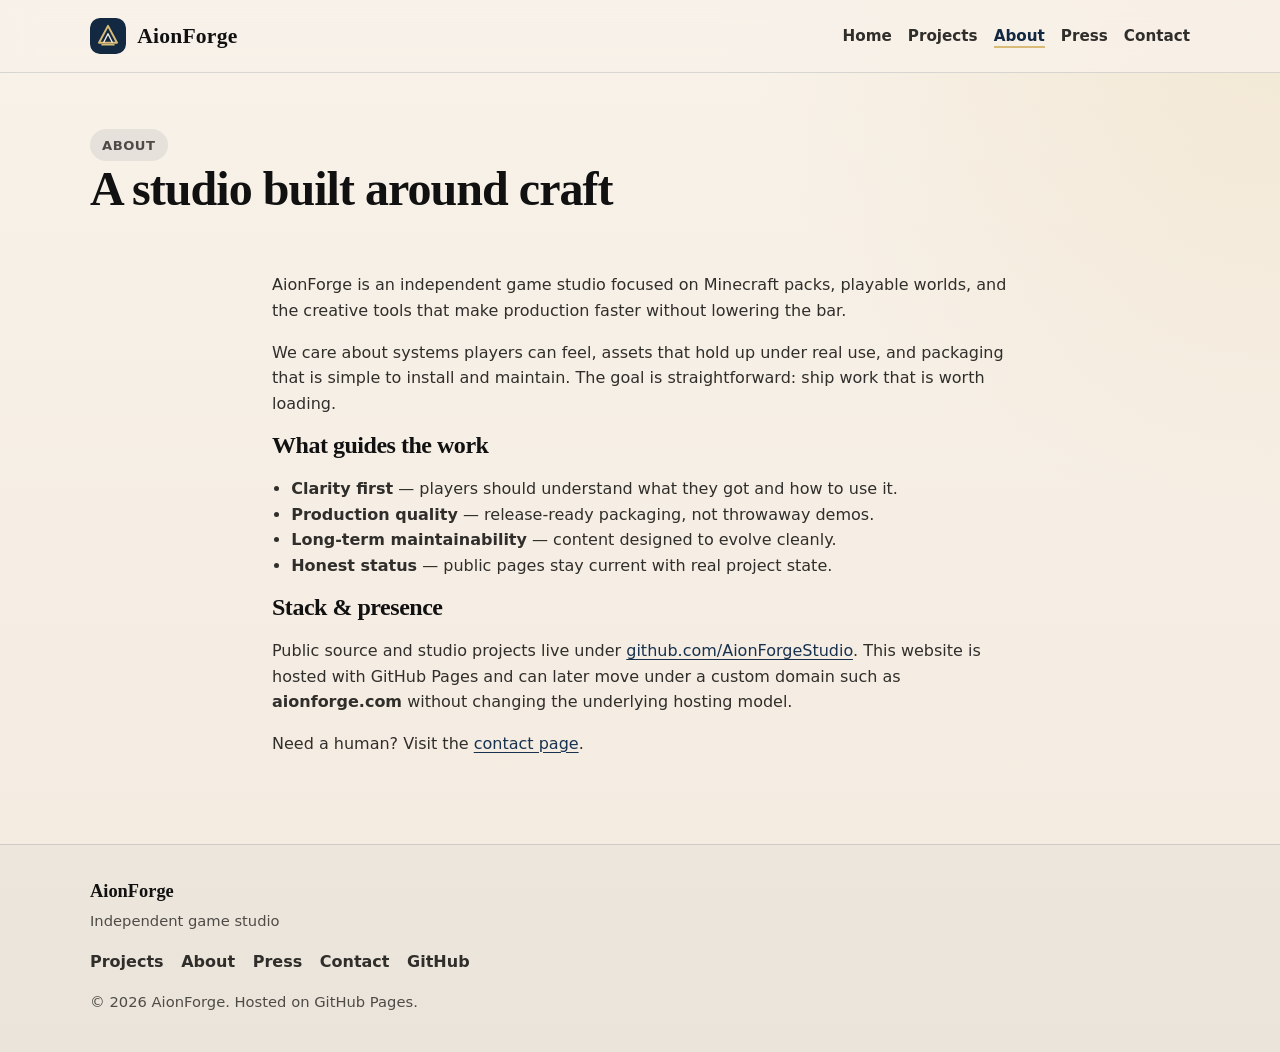
==== about.html @ 2b09fc06 "Initial AionForge studio site for GitHub Pages Add landing, projects, about, contact, and press page" ====
<!DOCTYPE html>
<html lang="en">
<head>
  <meta charset="utf-8">
  <meta name="viewport" content="width=device-width, initial-scale=1">
  <title>About — AionForge</title>
  <meta name="description" content="About AionForge, an independent game studio building Minecraft packs, worlds, and creative tools.">
  <meta name="theme-color" content="#132942">
  <link rel="icon" href="assets/favicon.svg" type="image/svg+xml">
  <link rel="stylesheet" href="css/site.css">
</head>
<body>
  <a class="skip-link" href="#main">Skip to content</a>

  <header class="site-header">
    <div class="container header-inner">
      <a class="brand" href="index.html" aria-label="AionForge home">
        <img src="assets/mark.svg" width="36" height="36" alt="" class="brand-mark">
        <span class="brand-name">AionForge</span>
      </a>
      <nav class="nav" aria-label="Primary">
        <a href="index.html">Home</a>
        <a href="projects.html">Projects</a>
        <a href="about.html" aria-current="page">About</a>
        <a href="press.html">Press</a>
        <a href="contact.html">Contact</a>
      </nav>
    </div>
  </header>

  <main id="main">
    <section class="page-hero">
      <div class="container">
        <p class="eyebrow">About</p>
        <h1>A studio built around craft</h1>
      </div>
    </section>

    <section class="section" style="padding-top: 0;">
      <div class="container prose">
        <p>
          AionForge is an independent game studio focused on Minecraft packs, playable worlds, and the
          creative tools that make production faster without lowering the bar.
        </p>
        <p>
          We care about systems players can feel, assets that hold up under real use, and packaging that
          is simple to install and maintain. The goal is straightforward: ship work that is worth loading.
        </p>
        <h2>What guides the work</h2>
        <ul>
          <li><strong>Clarity first</strong> — players should understand what they got and how to use it.</li>
          <li><strong>Production quality</strong> — release-ready packaging, not throwaway demos.</li>
          <li><strong>Long-term maintainability</strong> — content designed to evolve cleanly.</li>
          <li><strong>Honest status</strong> — public pages stay current with real project state.</li>
        </ul>
        <h2>Stack &amp; presence</h2>
        <p>
          Public source and studio projects live under
          <a href="https://github.com/AionForgeStudio" rel="noopener noreferrer">github.com/AionForgeStudio</a>.
          This website is hosted with GitHub Pages and can later move under a custom domain such as
          <strong>aionforge.com</strong> without changing the underlying hosting model.
        </p>
        <p>
          Need a human? Visit the <a href="contact.html">contact page</a>.
        </p>
      </div>
    </section>
  </main>

  <footer class="site-footer">
    <div class="container footer-inner">
      <div class="footer-brand">
        <strong>AionForge</strong>
        <span>Independent game studio</span>
      </div>
      <nav class="footer-nav" aria-label="Footer">
        <a href="projects.html">Projects</a>
        <a href="about.html">About</a>
        <a href="press.html">Press</a>
        <a href="contact.html">Contact</a>
        <a href="https://github.com/AionForgeStudio" rel="noopener noreferrer">GitHub</a>
      </nav>
      <p class="footer-meta">© <span id="year">2026</span> AionForge. Hosted on GitHub Pages.</p>
    </div>
  </footer>

  <script>
    document.getElementById('year').textContent = new Date().getFullYear();
  </script>
</body>
</html>
---- css/site.css ----
/* AionForge studio site
   Palette: cream / navy / gold (studio brand) */

:root {
  --cream: #f3eadf;
  --cream-soft: #f8f2e9;
  --ink: #111111;
  --ink-soft: #302e2b;
  --muted: #4e4b47;
  --navy: #132942;
  --navy-mid: #17314f;
  --navy-deep: #0c1a2b;
  --gold: #d8bb76;
  --gold-bright: #e6cd8d;
  --line: rgba(19, 41, 66, 0.14);
  --shadow: 0 18px 50px rgba(12, 26, 43, 0.14);
  --radius: 18px;
  --max: 1100px;
  --font-sans: "Segoe UI", system-ui, -apple-system, sans-serif;
  --font-display: Georgia, "Times New Roman", serif;
}

*,
*::before,
*::after {
  box-sizing: border-box;
}

html {
  scroll-behavior: smooth;
}

body {
  margin: 0;
  font-family: var(--font-sans);
  color: var(--ink);
  background:
    radial-gradient(circle at top right, rgba(216, 187, 118, 0.18), transparent 32%),
    linear-gradient(180deg, var(--cream-soft) 0%, var(--cream) 100%);
  min-height: 100vh;
  line-height: 1.6;
}

img {
  max-width: 100%;
  display: block;
}

a {
  color: var(--navy-mid);
  text-decoration-thickness: 1px;
  text-underline-offset: 0.18em;
}

a:hover {
  color: var(--navy);
}

.skip-link {
  position: absolute;
  left: 1rem;
  top: -3rem;
  background: var(--navy);
  color: var(--cream);
  padding: 0.6rem 0.9rem;
  border-radius: 999px;
  z-index: 100;
}

.skip-link:focus {
  top: 1rem;
}

.container {
  width: min(var(--max), calc(100% - 2.5rem));
  margin-inline: auto;
}

/* Header */

.site-header {
  position: sticky;
  top: 0;
  z-index: 50;
  backdrop-filter: blur(14px);
  background: rgba(248, 242, 233, 0.86);
  border-bottom: 1px solid var(--line);
}

.header-inner {
  display: flex;
  align-items: center;
  justify-content: space-between;
  gap: 1rem;
  min-height: 72px;
}

.brand {
  display: inline-flex;
  align-items: center;
  gap: 0.7rem;
  text-decoration: none;
  color: var(--ink);
}

.brand-mark {
  border-radius: 10px;
}

.brand-name {
  font-family: var(--font-display);
  font-size: 1.35rem;
  font-weight: 700;
  letter-spacing: 0.01em;
}

.nav {
  display: flex;
  flex-wrap: wrap;
  gap: 0.35rem 1rem;
  justify-content: flex-end;
}

.nav a {
  color: var(--ink-soft);
  text-decoration: none;
  font-size: 0.95rem;
  font-weight: 600;
}

.nav a:hover,
.nav a[aria-current="page"] {
  color: var(--navy);
}

.nav a[aria-current="page"] {
  box-shadow: inset 0 -2px 0 var(--gold);
}

/* Hero */

.hero {
  padding: 4.5rem 0 3.5rem;
}

.hero-grid {
  display: grid;
  grid-template-columns: 1.3fr 0.9fr;
  gap: 2.5rem;
  align-items: center;
}

.eyebrow {
  display: inline-block;
  margin: 0 0 0.9rem;
  padding: 0.35rem 0.75rem;
  border-radius: 999px;
  background: rgba(19, 41, 66, 0.08);
  color: var(--navy-mid);
  font-size: 0.82rem;
  font-weight: 700;
  letter-spacing: 0.04em;
  text-transform: uppercase;
}

.hero h1,
.page-hero h1,
.section-head h2,
.section h2 {
  font-family: var(--font-display);
  line-height: 1.15;
  letter-spacing: -0.02em;
  margin: 0 0 1rem;
}

.hero h1 {
  font-size: clamp(2.4rem, 5vw, 3.8rem);
  max-width: 12ch;
}

.lede {
  font-size: 1.12rem;
  color: var(--ink-soft);
  max-width: 38rem;
  margin: 0 0 1.6rem;
}

.lede-sm {
  color: var(--ink-soft);
  max-width: 36rem;
}

.hero-actions {
  display: flex;
  flex-wrap: wrap;
  gap: 0.8rem;
}

.btn {
  display: inline-flex;
  align-items: center;
  justify-content: center;
  min-height: 46px;
  padding: 0.7rem 1.15rem;
  border-radius: 999px;
  border: 1px solid transparent;
  font-weight: 700;
  text-decoration: none;
  transition: transform 0.15s ease, background 0.15s ease, border-color 0.15s ease;
}

.btn:hover {
  transform: translateY(-1px);
}

.btn-primary {
  background: var(--navy);
  color: var(--cream);
}

.btn-primary:hover {
  background: var(--navy-mid);
  color: var(--cream);
}

.btn-ghost {
  background: transparent;
  border-color: rgba(19, 41, 66, 0.25);
  color: var(--navy);
}

.btn-ghost:hover {
  border-color: var(--navy);
  color: var(--navy);
}

.hero-panel {
  display: flex;
  justify-content: flex-end;
}

.panel-frame {
  width: min(100%, 340px);
  padding: 1.5rem;
  border-radius: var(--radius);
  background: linear-gradient(160deg, var(--navy) 0%, var(--navy-deep) 100%);
  color: var(--cream);
  box-shadow: var(--shadow);
  position: relative;
  overflow: hidden;
}

.panel-glow {
  position: absolute;
  inset: auto -20% -30% auto;
  width: 180px;
  height: 180px;
  background: radial-gradient(circle, rgba(216, 187, 118, 0.35), transparent 70%);
  pointer-events: none;
}

.panel-title {
  position: relative;
  font-family: var(--font-display);
  font-size: 1.25rem;
  margin-bottom: 1rem;
  color: var(--gold-bright);
}

.panel-list {
  position: relative;
  margin: 0;
  padding: 0;
  list-style: none;
}

.panel-list li {
  padding: 0.7rem 0;
  border-top: 1px solid rgba(243, 234, 223, 0.12);
}

.panel-list li:first-child {
  border-top: 0;
  padding-top: 0;
}

/* Sections */

.section {
  padding: 3.5rem 0;
}

.section-alt {
  background: rgba(19, 41, 66, 0.04);
  border-block: 1px solid var(--line);
}

.section-head {
  max-width: 40rem;
  margin-bottom: 1.8rem;
}

.section-head p,
.page-hero p {
  color: var(--muted);
  margin: 0;
}

.card-grid {
  display: grid;
  grid-template-columns: repeat(3, 1fr);
  gap: 1rem;
}

.card,
.project-card,
.content-card {
  background: rgba(255, 255, 255, 0.55);
  border: 1px solid var(--line);
  border-radius: var(--radius);
  padding: 1.35rem;
  box-shadow: 0 8px 24px rgba(12, 26, 43, 0.04);
}

.card h3,
.project-card h3,
.content-card h3 {
  margin: 0 0 0.55rem;
  font-family: var(--font-display);
  font-size: 1.25rem;
}

.card p,
.project-card p,
.content-card p {
  margin: 0;
  color: var(--ink-soft);
}

.split {
  display: grid;
  grid-template-columns: 1.1fr 0.9fr;
  gap: 2rem;
  align-items: center;
}

.status-board {
  display: grid;
  gap: 0.8rem;
}

.status-item {
  display: grid;
  grid-template-columns: auto 1fr;
  gap: 0.85rem;
  align-items: start;
  padding: 1rem 1.1rem;
  border-radius: 14px;
  background: rgba(255, 255, 255, 0.65);
  border: 1px solid var(--line);
}

.status-item strong {
  display: block;
}

.status-item span:last-child {
  color: var(--muted);
  font-size: 0.92rem;
}

.status-dot {
  width: 12px;
  height: 12px;
  border-radius: 50%;
  margin-top: 0.35rem;
  background: var(--muted);
}

.status-dot.live {
  background: #2f8f5b;
  box-shadow: 0 0 0 4px rgba(47, 143, 91, 0.15);
}

.status-dot.build {
  background: var(--gold);
  box-shadow: 0 0 0 4px rgba(216, 187, 118, 0.22);
}

.status-dot.next {
  background: var(--navy-mid);
  box-shadow: 0 0 0 4px rgba(23, 49, 79, 0.12);
}

.text-link {
  display: inline-block;
  margin-top: 1rem;
  font-weight: 700;
  text-decoration: none;
}

.cta-band {
  display: flex;
  justify-content: space-between;
  align-items: center;
  gap: 1.5rem;
  padding: 1.6rem 1.8rem;
  border-radius: calc(var(--radius) + 4px);
  background: linear-gradient(135deg, var(--navy) 0%, var(--navy-mid) 100%);
  color: var(--cream);
  box-shadow: var(--shadow);
}

.cta-band h2 {
  color: var(--cream);
  margin-bottom: 0.35rem;
}

.cta-band p {
  margin: 0;
  color: rgba(243, 234, 223, 0.84);
}

.cta-band .btn-primary {
  background: var(--gold);
  color: var(--navy-deep);
}

.cta-band .btn-primary:hover {
  background: var(--gold-bright);
  color: var(--navy-deep);
}

/* Inner pages */

.page-hero {
  padding: 3.5rem 0 1.5rem;
}

.page-hero h1 {
  font-size: clamp(2rem, 4vw, 3rem);
}

.prose {
  max-width: 46rem;
}

.prose p {
  color: var(--ink-soft);
}

.prose ul {
  color: var(--ink-soft);
  padding-left: 1.2rem;
}

.project-grid {
  display: grid;
  grid-template-columns: repeat(2, 1fr);
  gap: 1rem;
  padding-bottom: 3.5rem;
}

.project-card .meta {
  display: inline-block;
  margin-bottom: 0.7rem;
  font-size: 0.82rem;
  font-weight: 700;
  letter-spacing: 0.04em;
  text-transform: uppercase;
  color: var(--navy-mid);
}

.badge {
  display: inline-block;
  margin-top: 1rem;
  padding: 0.3rem 0.65rem;
  border-radius: 999px;
  background: rgba(19, 41, 66, 0.08);
  color: var(--navy);
  font-size: 0.82rem;
  font-weight: 700;
}

.contact-grid {
  display: grid;
  grid-template-columns: 1.1fr 0.9fr;
  gap: 1rem;
  padding-bottom: 3.5rem;
}

.contact-list {
  list-style: none;
  margin: 1rem 0 0;
  padding: 0;
}

.contact-list li {
  padding: 0.75rem 0;
  border-top: 1px solid var(--line);
}

.contact-list li:first-child {
  border-top: 0;
}

.contact-list strong {
  display: block;
  margin-bottom: 0.15rem;
}

/* Footer */

.site-footer {
  border-top: 1px solid var(--line);
  background: rgba(19, 41, 66, 0.03);
  padding: 2rem 0 2.4rem;
  margin-top: 1rem;
}

.footer-inner {
  display: grid;
  gap: 1rem;
}

.footer-brand {
  display: flex;
  flex-direction: column;
  gap: 0.15rem;
}

.footer-brand strong {
  font-family: var(--font-display);
  font-size: 1.15rem;
}

.footer-brand span,
.footer-meta {
  color: var(--muted);
  font-size: 0.92rem;
}

.footer-nav {
  display: flex;
  flex-wrap: wrap;
  gap: 0.8rem 1.1rem;
}

.footer-nav a {
  text-decoration: none;
  font-weight: 600;
  color: var(--ink-soft);
}

.footer-nav a:hover {
  color: var(--navy);
}

.footer-meta {
  margin: 0;
}

/* Responsive */

@media (max-width: 860px) {
  .hero-grid,
  .split,
  .card-grid,
  .project-grid,
  .contact-grid {
    grid-template-columns: 1fr;
  }

  .hero {
    padding-top: 3rem;
  }

  .hero-panel {
    justify-content: stretch;
  }

  .panel-frame {
    width: 100%;
  }

  .cta-band {
    flex-direction: column;
    align-items: flex-start;
  }
}

@media (max-width: 560px) {
  .header-inner {
    flex-direction: column;
    align-items: flex-start;
    padding: 0.9rem 0;
  }

  .nav {
    justify-content: flex-start;
  }
}
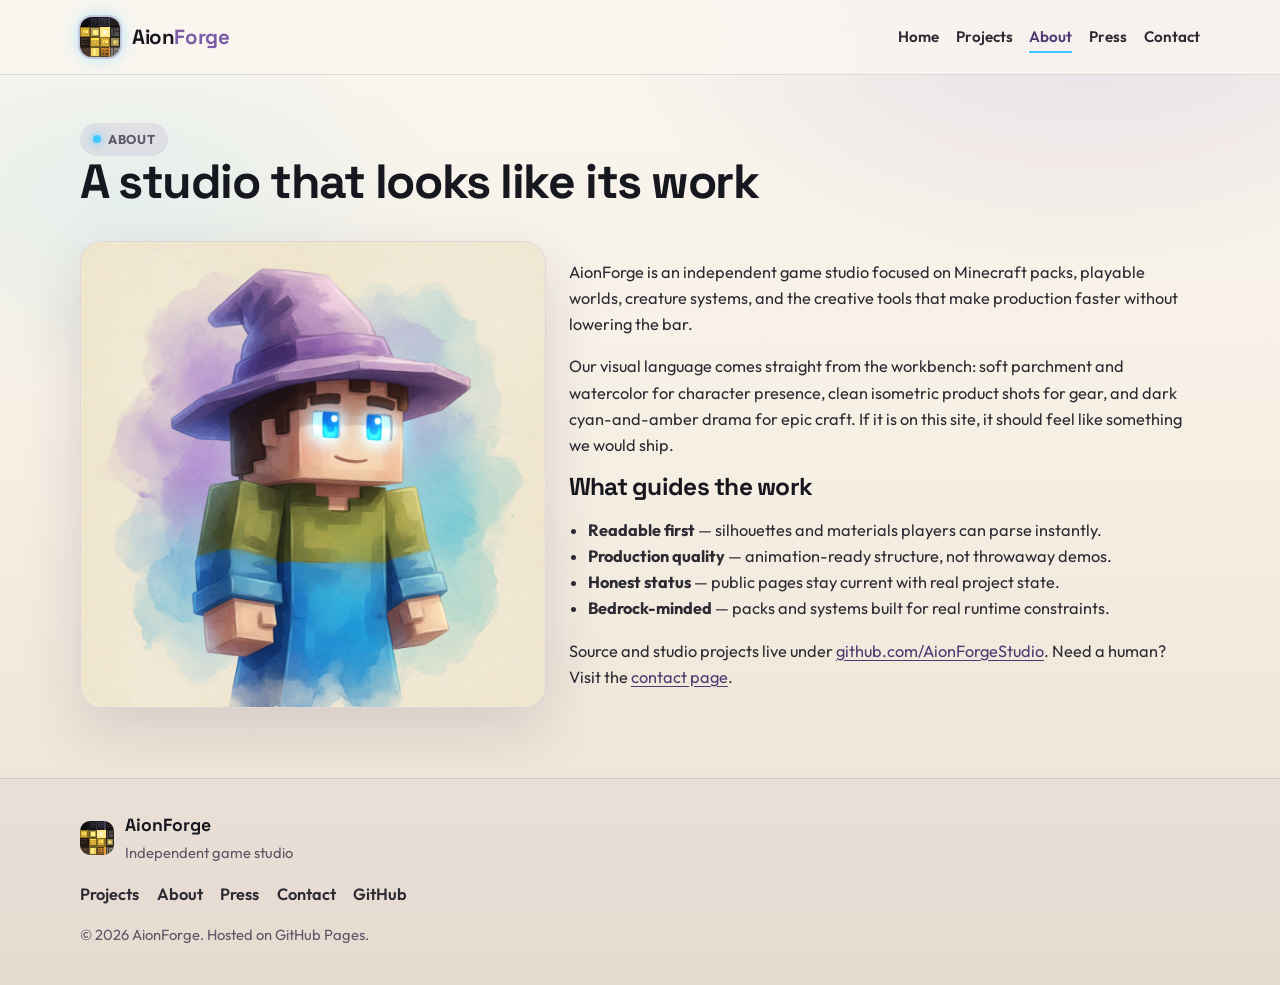
==== commit f9030acc: "Redesign site around studio Minecraft art direction Shift from resume-cream branding to the real pac" ====
--- a/about.html
+++ b/about.html
@@ -4,9 +4,12 @@
   <meta charset="utf-8">
   <meta name="viewport" content="width=device-width, initial-scale=1">
   <title>About — AionForge</title>
-  <meta name="description" content="About AionForge, an independent game studio building Minecraft packs, worlds, and creative tools.">
-  <meta name="theme-color" content="#132942">
-  <link rel="icon" href="assets/favicon.svg" type="image/svg+xml">
+  <meta name="description" content="About AionForge — independent studio crafting Minecraft packs, models, and creative tools.">
+  <meta name="theme-color" content="#4e3a72">
+  <link rel="icon" href="assets/brand/mascot-face.png" type="image/png">
+  <link rel="preconnect" href="https://fonts.googleapis.com">
+  <link rel="preconnect" href="https://fonts.gstatic.com" crossorigin>
+  <link href="https://fonts.googleapis.com/css2?family=Outfit:wght@400;600;700;800&family=Space+Grotesk:wght@500;700&display=swap" rel="stylesheet">
   <link rel="stylesheet" href="css/site.css">
 </head>
 <body>
@@ -15,8 +18,8 @@
   <header class="site-header">
     <div class="container header-inner">
       <a class="brand" href="index.html" aria-label="AionForge home">
-        <img src="assets/mark.svg" width="36" height="36" alt="" class="brand-mark">
-        <span class="brand-name">AionForge</span>
+        <img src="assets/brand/mascot-face.png" width="40" height="40" alt="" class="brand-mark">
+        <span class="brand-name">Aion<span>Forge</span></span>
       </a>
       <nav class="nav" aria-label="Primary">
         <a href="index.html">Home</a>
@@ -32,37 +35,38 @@
     <section class="page-hero">
       <div class="container">
         <p class="eyebrow">About</p>
-        <h1>A studio built around craft</h1>
+        <h1>A studio that looks like its work</h1>
       </div>
     </section>
 
     <section class="section" style="padding-top: 0;">
-      <div class="container prose">
-        <p>
-          AionForge is an independent game studio focused on Minecraft packs, playable worlds, and the
-          creative tools that make production faster without lowering the bar.
-        </p>
-        <p>
-          We care about systems players can feel, assets that hold up under real use, and packaging that
-          is simple to install and maintain. The goal is straightforward: ship work that is worth loading.
-        </p>
-        <h2>What guides the work</h2>
-        <ul>
-          <li><strong>Clarity first</strong> — players should understand what they got and how to use it.</li>
-          <li><strong>Production quality</strong> — release-ready packaging, not throwaway demos.</li>
-          <li><strong>Long-term maintainability</strong> — content designed to evolve cleanly.</li>
-          <li><strong>Honest status</strong> — public pages stay current with real project state.</li>
-        </ul>
-        <h2>Stack &amp; presence</h2>
-        <p>
-          Public source and studio projects live under
-          <a href="https://github.com/AionForgeStudio" rel="noopener noreferrer">github.com/AionForgeStudio</a>.
-          This website is hosted with GitHub Pages and can later move under a custom domain such as
-          <strong>aionforge.com</strong> without changing the underlying hosting model.
-        </p>
-        <p>
-          Need a human? Visit the <a href="contact.html">contact page</a>.
-        </p>
+      <div class="container portrait-band">
+        <div class="portrait-frame">
+          <img src="assets/gallery/hero-portrait.jpg" alt="AionForge mascot portrait" width="800" height="800">
+        </div>
+        <div class="prose">
+          <p>
+            AionForge is an independent game studio focused on Minecraft packs, playable worlds,
+            creature systems, and the creative tools that make production faster without lowering the bar.
+          </p>
+          <p>
+            Our visual language comes straight from the workbench: soft parchment and watercolor for
+            character presence, clean isometric product shots for gear, and dark cyan-and-amber drama
+            for epic craft. If it is on this site, it should feel like something we would ship.
+          </p>
+          <h2>What guides the work</h2>
+          <ul>
+            <li><strong>Readable first</strong> — silhouettes and materials players can parse instantly.</li>
+            <li><strong>Production quality</strong> — animation-ready structure, not throwaway demos.</li>
+            <li><strong>Honest status</strong> — public pages stay current with real project state.</li>
+            <li><strong>Bedrock-minded</strong> — packs and systems built for real runtime constraints.</li>
+          </ul>
+          <p>
+            Source and studio projects live under
+            <a href="https://github.com/AionForgeStudio" rel="noopener noreferrer">github.com/AionForgeStudio</a>.
+            Need a human? Visit the <a href="contact.html">contact page</a>.
+          </p>
+        </div>
       </div>
     </section>
   </main>
@@ -70,8 +74,11 @@
   <footer class="site-footer">
     <div class="container footer-inner">
       <div class="footer-brand">
-        <strong>AionForge</strong>
-        <span>Independent game studio</span>
+        <img src="assets/brand/mascot-face.png" width="34" height="34" alt="">
+        <div>
+          <strong>AionForge</strong>
+          <span>Independent game studio</span>
+        </div>
       </div>
       <nav class="footer-nav" aria-label="Footer">
         <a href="projects.html">Projects</a>
--- a/css/site.css
+++ b/css/site.css
@@ -1,23 +1,40 @@
-/* AionForge studio site
-   Palette: cream / navy / gold (studio brand) */
+/* AionForge — design system from studio Minecraft art
+   Portrait palette: cream parchment, lavender, cyan glow, olive, cloth blue
+   Product palette: soft studio gradients, isometric craft
+   Epic palette: void dark, cyan / amber signal lights
+*/
 
 :root {
-  --cream: #f3eadf;
-  --cream-soft: #f8f2e9;
-  --ink: #111111;
-  --ink-soft: #302e2b;
-  --muted: #4e4b47;
-  --navy: #132942;
-  --navy-mid: #17314f;
-  --navy-deep: #0c1a2b;
-  --gold: #d8bb76;
-  --gold-bright: #e6cd8d;
-  --line: rgba(19, 41, 66, 0.14);
-  --shadow: 0 18px 50px rgba(12, 26, 43, 0.14);
-  --radius: 18px;
-  --max: 1100px;
-  --font-sans: "Segoe UI", system-ui, -apple-system, sans-serif;
-  --font-display: Georgia, "Times New Roman", serif;
+  --cream: #f6efe4;
+  --cream-deep: #ebe1d2;
+  --parchment: #faf6ef;
+  --ink: #17171f;
+  --ink-soft: #2c2a33;
+  --muted: #5c5666;
+  --line: rgba(40, 30, 55, 0.12);
+
+  --purple: #7b5ea7;
+  --purple-soft: #a78bcf;
+  --purple-deep: #4e3a72;
+  --cyan: #3ec8ff;
+  --cyan-glow: rgba(62, 200, 255, 0.45);
+  --olive: #5f8a4a;
+  --cloth-blue: #3d6db5;
+  --amber: #f0a030;
+
+  --void: #0b0e14;
+  --void-soft: #141a24;
+  --panel: rgba(255, 255, 255, 0.72);
+  --panel-dark: rgba(20, 24, 34, 0.72);
+
+  --radius: 22px;
+  --radius-sm: 14px;
+  --shadow: 0 22px 60px rgba(40, 28, 70, 0.14);
+  --shadow-soft: 0 10px 28px rgba(40, 28, 70, 0.08);
+  --max: 1120px;
+
+  --font: "Outfit", "Segoe UI", system-ui, sans-serif;
+  --display: "Space Grotesk", "Segoe UI", system-ui, sans-serif;
 }
 
 *,
@@ -32,13 +49,15 @@
 
 body {
   margin: 0;
-  font-family: var(--font-sans);
+  font-family: var(--font);
   color: var(--ink);
   background:
-    radial-gradient(circle at top right, rgba(216, 187, 118, 0.18), transparent 32%),
-    linear-gradient(180deg, var(--cream-soft) 0%, var(--cream) 100%);
+    radial-gradient(ellipse 70% 50% at 85% 0%, rgba(167, 139, 207, 0.22), transparent 55%),
+    radial-gradient(ellipse 50% 40% at 10% 20%, rgba(62, 200, 255, 0.1), transparent 50%),
+    linear-gradient(180deg, var(--parchment) 0%, var(--cream) 45%, var(--cream-deep) 100%);
   min-height: 100vh;
   line-height: 1.6;
+  font-size: 1.02rem;
 }
 
 img {
@@ -47,21 +66,20 @@
 }
 
 a {
-  color: var(--navy-mid);
-  text-decoration-thickness: 1px;
-  text-underline-offset: 0.18em;
+  color: var(--purple-deep);
+  text-underline-offset: 0.16em;
 }
 
 a:hover {
-  color: var(--navy);
+  color: var(--purple);
 }
 
 .skip-link {
   position: absolute;
   left: 1rem;
   top: -3rem;
-  background: var(--navy);
-  color: var(--cream);
+  background: var(--purple-deep);
+  color: white;
   padding: 0.6rem 0.9rem;
   border-radius: 999px;
   z-index: 100;
@@ -72,7 +90,7 @@
 }
 
 .container {
-  width: min(var(--max), calc(100% - 2.5rem));
+  width: min(var(--max), calc(100% - 2.4rem));
   margin-inline: auto;
 }
 
@@ -82,8 +100,8 @@
   position: sticky;
   top: 0;
   z-index: 50;
-  backdrop-filter: blur(14px);
-  background: rgba(248, 242, 233, 0.86);
+  backdrop-filter: blur(16px);
+  background: rgba(250, 246, 239, 0.82);
   border-bottom: 1px solid var(--line);
 }
 
@@ -92,32 +110,43 @@
   align-items: center;
   justify-content: space-between;
   gap: 1rem;
-  min-height: 72px;
+  min-height: 74px;
 }
 
 .brand {
   display: inline-flex;
   align-items: center;
-  gap: 0.7rem;
+  gap: 0.75rem;
   text-decoration: none;
   color: var(--ink);
 }
 
 .brand-mark {
-  border-radius: 10px;
+  width: 40px;
+  height: 40px;
+  border-radius: 12px;
+  image-rendering: pixelated;
+  box-shadow:
+    0 0 0 2px rgba(123, 94, 167, 0.25),
+    0 0 18px var(--cyan-glow);
+  background: #1a1524;
 }
 
 .brand-name {
-  font-family: var(--font-display);
-  font-size: 1.35rem;
+  font-family: var(--display);
+  font-size: 1.28rem;
   font-weight: 700;
-  letter-spacing: 0.01em;
+  letter-spacing: -0.02em;
+}
+
+.brand-name span {
+  color: var(--purple);
 }
 
 .nav {
   display: flex;
   flex-wrap: wrap;
-  gap: 0.35rem 1rem;
+  gap: 0.25rem 1.05rem;
   justify-content: flex-end;
 }
 
@@ -126,87 +155,121 @@
   text-decoration: none;
   font-size: 0.95rem;
   font-weight: 600;
+  padding: 0.25rem 0;
 }
 
 .nav a:hover,
 .nav a[aria-current="page"] {
-  color: var(--navy);
+  color: var(--purple-deep);
 }
 
 .nav a[aria-current="page"] {
-  box-shadow: inset 0 -2px 0 var(--gold);
+  box-shadow: inset 0 -2px 0 var(--cyan);
 }
 
 /* Hero */
 
 .hero {
-  padding: 4.5rem 0 3.5rem;
-}
-
-.hero-grid {
-  display: grid;
-  grid-template-columns: 1.3fr 0.9fr;
-  gap: 2.5rem;
+  padding: 2.5rem 0 1.5rem;
+}
+
+.hero-banner {
+  position: relative;
+  overflow: hidden;
+  border-radius: calc(var(--radius) + 6px);
+  min-height: clamp(320px, 48vw, 480px);
+  background: #ebe4d8 center / cover no-repeat;
+  box-shadow: var(--shadow);
+  border: 1px solid rgba(123, 94, 167, 0.14);
+}
+
+.hero-banner::after {
+  content: "";
+  position: absolute;
+  inset: 0;
+  background:
+    linear-gradient(100deg, rgba(250, 246, 239, 0.94) 0%, rgba(250, 246, 239, 0.78) 36%, rgba(250, 246, 239, 0.12) 68%, transparent 100%),
+    linear-gradient(0deg, rgba(23, 23, 31, 0.08), transparent 40%);
+  pointer-events: none;
+}
+
+.hero-content {
+  position: relative;
+  z-index: 1;
+  max-width: 34rem;
+  padding: clamp(1.6rem, 4vw, 3rem);
+}
+
+.eyebrow {
+  display: inline-flex;
   align-items: center;
-}
-
-.eyebrow {
-  display: inline-block;
+  gap: 0.45rem;
   margin: 0 0 0.9rem;
-  padding: 0.35rem 0.75rem;
+  padding: 0.38rem 0.8rem;
   border-radius: 999px;
-  background: rgba(19, 41, 66, 0.08);
-  color: var(--navy-mid);
-  font-size: 0.82rem;
+  background: rgba(123, 94, 167, 0.12);
+  color: var(--purple-deep);
+  font-size: 0.8rem;
   font-weight: 700;
-  letter-spacing: 0.04em;
+  letter-spacing: 0.05em;
   text-transform: uppercase;
+}
+
+.eyebrow::before {
+  content: "";
+  width: 8px;
+  height: 8px;
+  border-radius: 50%;
+  background: var(--cyan);
+  box-shadow: 0 0 10px var(--cyan);
 }
 
 .hero h1,
 .page-hero h1,
 .section-head h2,
 .section h2 {
-  font-family: var(--font-display);
-  line-height: 1.15;
-  letter-spacing: -0.02em;
-  margin: 0 0 1rem;
+  font-family: var(--display);
+  line-height: 1.08;
+  letter-spacing: -0.03em;
+  margin: 0 0 0.9rem;
 }
 
 .hero h1 {
-  font-size: clamp(2.4rem, 5vw, 3.8rem);
-  max-width: 12ch;
+  font-size: clamp(2.35rem, 5vw, 3.7rem);
+  max-width: 11ch;
 }
 
 .lede {
   font-size: 1.12rem;
   color: var(--ink-soft);
-  max-width: 38rem;
-  margin: 0 0 1.6rem;
+  max-width: 34rem;
+  margin: 0 0 1.5rem;
 }
 
 .lede-sm {
   color: var(--ink-soft);
   max-width: 36rem;
+  margin: 0;
 }
 
 .hero-actions {
   display: flex;
   flex-wrap: wrap;
-  gap: 0.8rem;
+  gap: 0.75rem;
 }
 
 .btn {
   display: inline-flex;
   align-items: center;
   justify-content: center;
-  min-height: 46px;
-  padding: 0.7rem 1.15rem;
+  min-height: 48px;
+  padding: 0.7rem 1.2rem;
   border-radius: 999px;
   border: 1px solid transparent;
   font-weight: 700;
+  font-family: inherit;
   text-decoration: none;
-  transition: transform 0.15s ease, background 0.15s ease, border-color 0.15s ease;
+  transition: transform 0.15s ease, background 0.15s ease, border-color 0.15s ease, box-shadow 0.15s ease;
 }
 
 .btn:hover {
@@ -214,139 +277,273 @@
 }
 
 .btn-primary {
-  background: var(--navy);
-  color: var(--cream);
+  background: linear-gradient(135deg, var(--purple-deep), var(--purple));
+  color: #fff;
+  box-shadow: 0 10px 24px rgba(78, 58, 114, 0.28);
 }
 
 .btn-primary:hover {
-  background: var(--navy-mid);
-  color: var(--cream);
+  color: #fff;
+  background: linear-gradient(135deg, #5a4384, #8b6aba);
 }
 
 .btn-ghost {
-  background: transparent;
-  border-color: rgba(19, 41, 66, 0.25);
-  color: var(--navy);
+  background: rgba(255, 255, 255, 0.55);
+  border-color: rgba(78, 58, 114, 0.2);
+  color: var(--purple-deep);
 }
 
 .btn-ghost:hover {
-  border-color: var(--navy);
-  color: var(--navy);
-}
-
-.hero-panel {
-  display: flex;
-  justify-content: flex-end;
-}
-
-.panel-frame {
-  width: min(100%, 340px);
-  padding: 1.5rem;
-  border-radius: var(--radius);
-  background: linear-gradient(160deg, var(--navy) 0%, var(--navy-deep) 100%);
-  color: var(--cream);
-  box-shadow: var(--shadow);
-  position: relative;
-  overflow: hidden;
-}
-
-.panel-glow {
-  position: absolute;
-  inset: auto -20% -30% auto;
-  width: 180px;
-  height: 180px;
-  background: radial-gradient(circle, rgba(216, 187, 118, 0.35), transparent 70%);
-  pointer-events: none;
-}
-
-.panel-title {
-  position: relative;
-  font-family: var(--font-display);
-  font-size: 1.25rem;
-  margin-bottom: 1rem;
-  color: var(--gold-bright);
-}
-
-.panel-list {
-  position: relative;
-  margin: 0;
-  padding: 0;
-  list-style: none;
-}
-
-.panel-list li {
-  padding: 0.7rem 0;
-  border-top: 1px solid rgba(243, 234, 223, 0.12);
-}
-
-.panel-list li:first-child {
-  border-top: 0;
-  padding-top: 0;
+  border-color: var(--purple);
+  color: var(--purple-deep);
+}
+
+.btn-cyan {
+  background: var(--void);
+  color: var(--cyan);
+  border-color: rgba(62, 200, 255, 0.35);
+}
+
+.btn-cyan:hover {
+  color: #fff;
+  background: #151c28;
+  box-shadow: 0 0 24px var(--cyan-glow);
 }
 
 /* Sections */
 
 .section {
-  padding: 3.5rem 0;
-}
-
-.section-alt {
-  background: rgba(19, 41, 66, 0.04);
-  border-block: 1px solid var(--line);
+  padding: 3.4rem 0;
+}
+
+.section-dark {
+  background:
+    radial-gradient(ellipse 60% 80% at 80% 20%, rgba(62, 200, 255, 0.12), transparent 50%),
+    radial-gradient(ellipse 40% 60% at 10% 80%, rgba(240, 160, 48, 0.08), transparent 45%),
+    linear-gradient(180deg, var(--void) 0%, var(--void-soft) 100%);
+  color: #e8e6ef;
+  border-block: 1px solid rgba(255, 255, 255, 0.05);
+}
+
+.section-dark h2,
+.section-dark .section-head h2 {
+  color: #fff;
+}
+
+.section-dark .section-head p,
+.section-dark .lede-sm,
+.section-dark p {
+  color: rgba(232, 230, 239, 0.78);
 }
 
 .section-head {
   max-width: 40rem;
-  margin-bottom: 1.8rem;
-}
-
-.section-head p,
-.page-hero p {
+  margin-bottom: 1.7rem;
+}
+
+.section-head p {
   color: var(--muted);
   margin: 0;
 }
 
-.card-grid {
+.section-kicker {
+  display: block;
+  margin-bottom: 0.45rem;
+  color: var(--purple);
+  font-size: 0.82rem;
+  font-weight: 700;
+  letter-spacing: 0.08em;
+  text-transform: uppercase;
+}
+
+.section-dark .section-kicker {
+  color: var(--cyan);
+}
+
+/* Product / project cards */
+
+.product-grid {
   display: grid;
   grid-template-columns: repeat(3, 1fr);
   gap: 1rem;
 }
 
-.card,
-.project-card,
-.content-card {
-  background: rgba(255, 255, 255, 0.55);
+.product-card {
+  background: var(--panel);
+  border: 1px solid var(--line);
+  border-radius: var(--radius);
+  overflow: hidden;
+  box-shadow: var(--shadow-soft);
+  transition: transform 0.18s ease, box-shadow 0.18s ease;
+}
+
+.product-card:hover {
+  transform: translateY(-3px);
+  box-shadow: var(--shadow);
+}
+
+.product-card .thumb {
+  aspect-ratio: 1;
+  background:
+    radial-gradient(circle at 50% 40%, rgba(255, 255, 255, 0.55), transparent 55%),
+    #d9e2ea;
+  display: grid;
+  place-items: center;
+  overflow: hidden;
+}
+
+.product-card .thumb img {
+  width: 100%;
+  height: 100%;
+  object-fit: cover;
+}
+
+.product-card .body {
+  padding: 1.15rem 1.2rem 1.3rem;
+}
+
+.product-card .meta {
+  display: inline-block;
+  margin-bottom: 0.45rem;
+  font-size: 0.75rem;
+  font-weight: 700;
+  letter-spacing: 0.06em;
+  text-transform: uppercase;
+  color: var(--purple);
+}
+
+.product-card h3 {
+  margin: 0 0 0.4rem;
+  font-family: var(--display);
+  font-size: 1.18rem;
+  letter-spacing: -0.02em;
+}
+
+.product-card p {
+  margin: 0;
+  color: var(--muted);
+  font-size: 0.95rem;
+}
+
+/* Feature split */
+
+.feature-split {
+  display: grid;
+  grid-template-columns: 1.05fr 0.95fr;
+  gap: 1.4rem;
+  align-items: stretch;
+}
+
+.feature-media {
+  border-radius: var(--radius);
+  overflow: hidden;
+  min-height: 280px;
+  box-shadow: var(--shadow);
+  border: 1px solid rgba(255, 255, 255, 0.06);
+}
+
+.feature-media img {
+  width: 100%;
+  height: 100%;
+  object-fit: cover;
+}
+
+.feature-copy {
+  display: flex;
+  flex-direction: column;
+  justify-content: center;
+  gap: 0.85rem;
+  padding: 0.4rem 0.2rem;
+}
+
+.feature-copy h2 {
+  font-size: clamp(1.8rem, 3vw, 2.4rem);
+  margin: 0;
+}
+
+.pill-row {
+  display: flex;
+  flex-wrap: wrap;
+  gap: 0.5rem;
+  margin-top: 0.4rem;
+}
+
+.pill {
+  display: inline-flex;
+  padding: 0.35rem 0.7rem;
+  border-radius: 999px;
+  background: rgba(62, 200, 255, 0.1);
+  border: 1px solid rgba(62, 200, 255, 0.22);
+  color: var(--cyan);
+  font-size: 0.82rem;
+  font-weight: 700;
+}
+
+/* Icon strip / craft values */
+
+.card-grid {
+  display: grid;
+  grid-template-columns: repeat(3, 1fr);
+  gap: 1rem;
+}
+
+.card {
+  background: var(--panel);
   border: 1px solid var(--line);
   border-radius: var(--radius);
   padding: 1.35rem;
-  box-shadow: 0 8px 24px rgba(12, 26, 43, 0.04);
-}
-
-.card h3,
-.project-card h3,
-.content-card h3 {
-  margin: 0 0 0.55rem;
-  font-family: var(--font-display);
-  font-size: 1.25rem;
-}
-
-.card p,
-.project-card p,
-.content-card p {
-  margin: 0;
-  color: var(--ink-soft);
-}
-
-.split {
-  display: grid;
-  grid-template-columns: 1.1fr 0.9fr;
-  gap: 2rem;
+  box-shadow: var(--shadow-soft);
+}
+
+.card .icon-blob {
+  width: 48px;
+  height: 48px;
+  border-radius: 14px;
+  display: grid;
+  place-items: center;
+  margin-bottom: 0.9rem;
+  font-size: 1.3rem;
+  background: linear-gradient(145deg, rgba(123, 94, 167, 0.16), rgba(62, 200, 255, 0.14));
+  box-shadow: inset 0 0 0 1px rgba(123, 94, 167, 0.12);
+}
+
+.card h3 {
+  margin: 0 0 0.5rem;
+  font-family: var(--display);
+  font-size: 1.2rem;
+  letter-spacing: -0.02em;
+}
+
+.card p {
+  margin: 0;
+  color: var(--muted);
+}
+
+/* Portrait strip */
+
+.portrait-band {
+  display: grid;
+  grid-template-columns: 0.85fr 1.15fr;
+  gap: 1.4rem;
   align-items: center;
 }
 
+.portrait-frame {
+  border-radius: var(--radius);
+  overflow: hidden;
+  box-shadow: var(--shadow);
+  border: 1px solid rgba(123, 94, 167, 0.18);
+  background: var(--cream);
+}
+
+.portrait-frame img {
+  width: 100%;
+  height: auto;
+}
+
 .status-board {
   display: grid;
-  gap: 0.8rem;
+  gap: 0.75rem;
 }
 
 .status-item {
@@ -355,13 +552,14 @@
   gap: 0.85rem;
   align-items: start;
   padding: 1rem 1.1rem;
-  border-radius: 14px;
-  background: rgba(255, 255, 255, 0.65);
+  border-radius: var(--radius-sm);
+  background: var(--panel);
   border: 1px solid var(--line);
 }
 
 .status-item strong {
   display: block;
+  font-family: var(--display);
 }
 
 .status-item span:last-child {
@@ -373,84 +571,89 @@
   width: 12px;
   height: 12px;
   border-radius: 50%;
-  margin-top: 0.35rem;
+  margin-top: 0.4rem;
   background: var(--muted);
 }
 
 .status-dot.live {
-  background: #2f8f5b;
-  box-shadow: 0 0 0 4px rgba(47, 143, 91, 0.15);
+  background: #2f9d62;
+  box-shadow: 0 0 0 4px rgba(47, 157, 98, 0.15);
 }
 
 .status-dot.build {
-  background: var(--gold);
-  box-shadow: 0 0 0 4px rgba(216, 187, 118, 0.22);
+  background: var(--purple);
+  box-shadow: 0 0 0 4px rgba(123, 94, 167, 0.18);
 }
 
 .status-dot.next {
-  background: var(--navy-mid);
-  box-shadow: 0 0 0 4px rgba(23, 49, 79, 0.12);
-}
-
-.text-link {
-  display: inline-block;
-  margin-top: 1rem;
-  font-weight: 700;
-  text-decoration: none;
-}
+  background: var(--cyan);
+  box-shadow: 0 0 0 4px rgba(62, 200, 255, 0.16);
+}
+
+/* CTA */
 
 .cta-band {
   display: flex;
   justify-content: space-between;
   align-items: center;
   gap: 1.5rem;
-  padding: 1.6rem 1.8rem;
+  padding: 1.7rem 1.9rem;
   border-radius: calc(var(--radius) + 4px);
-  background: linear-gradient(135deg, var(--navy) 0%, var(--navy-mid) 100%);
-  color: var(--cream);
+  background:
+    radial-gradient(circle at 90% 20%, rgba(62, 200, 255, 0.22), transparent 40%),
+    linear-gradient(135deg, var(--purple-deep) 0%, #2a2140 55%, #1a2438 100%);
+  color: #fff;
   box-shadow: var(--shadow);
 }
 
 .cta-band h2 {
-  color: var(--cream);
-  margin-bottom: 0.35rem;
+  color: #fff;
+  margin: 0 0 0.35rem;
+  font-size: clamp(1.5rem, 3vw, 2rem);
 }
 
 .cta-band p {
   margin: 0;
-  color: rgba(243, 234, 223, 0.84);
+  color: rgba(255, 255, 255, 0.8);
 }
 
 .cta-band .btn-primary {
-  background: var(--gold);
-  color: var(--navy-deep);
+  background: var(--cyan);
+  color: var(--void);
+  box-shadow: 0 0 24px var(--cyan-glow);
 }
 
 .cta-band .btn-primary:hover {
-  background: var(--gold-bright);
-  color: var(--navy-deep);
+  background: #6ad6ff;
+  color: var(--void);
 }
 
 /* Inner pages */
 
 .page-hero {
-  padding: 3.5rem 0 1.5rem;
+  padding: 3rem 0 1.2rem;
 }
 
 .page-hero h1 {
   font-size: clamp(2rem, 4vw, 3rem);
 }
 
+.page-hero p {
+  color: var(--muted);
+  margin: 0;
+  max-width: 40rem;
+}
+
 .prose {
   max-width: 46rem;
 }
 
-.prose p {
+.prose p,
+.prose li {
   color: var(--ink-soft);
 }
 
 .prose ul {
-  color: var(--ink-soft);
   padding-left: 1.2rem;
 }
 
@@ -461,24 +664,59 @@
   padding-bottom: 3.5rem;
 }
 
+.project-card {
+  background: var(--panel);
+  border: 1px solid var(--line);
+  border-radius: var(--radius);
+  overflow: hidden;
+  box-shadow: var(--shadow-soft);
+}
+
+.project-card .thumb {
+  aspect-ratio: 16 / 11;
+  background: #d9e2ea;
+  overflow: hidden;
+}
+
+.project-card .thumb img {
+  width: 100%;
+  height: 100%;
+  object-fit: cover;
+}
+
+.project-card .body {
+  padding: 1.2rem 1.25rem 1.35rem;
+}
+
 .project-card .meta {
   display: inline-block;
-  margin-bottom: 0.7rem;
-  font-size: 0.82rem;
+  margin-bottom: 0.45rem;
+  font-size: 0.75rem;
   font-weight: 700;
-  letter-spacing: 0.04em;
+  letter-spacing: 0.06em;
   text-transform: uppercase;
-  color: var(--navy-mid);
+  color: var(--purple);
+}
+
+.project-card h3 {
+  margin: 0 0 0.45rem;
+  font-family: var(--display);
+  font-size: 1.25rem;
+}
+
+.project-card p {
+  margin: 0;
+  color: var(--muted);
 }
 
 .badge {
   display: inline-block;
-  margin-top: 1rem;
+  margin-top: 0.9rem;
   padding: 0.3rem 0.65rem;
   border-radius: 999px;
-  background: rgba(19, 41, 66, 0.08);
-  color: var(--navy);
-  font-size: 0.82rem;
+  background: rgba(123, 94, 167, 0.1);
+  color: var(--purple-deep);
+  font-size: 0.8rem;
   font-weight: 700;
 }
 
@@ -487,6 +725,25 @@
   grid-template-columns: 1.1fr 0.9fr;
   gap: 1rem;
   padding-bottom: 3.5rem;
+}
+
+.content-card {
+  background: var(--panel);
+  border: 1px solid var(--line);
+  border-radius: var(--radius);
+  padding: 1.4rem;
+  box-shadow: var(--shadow-soft);
+}
+
+.content-card h3 {
+  margin: 0 0 0.55rem;
+  font-family: var(--display);
+  font-size: 1.25rem;
+}
+
+.content-card p {
+  margin: 0;
+  color: var(--muted);
 }
 
 .contact-list {
@@ -507,13 +764,40 @@
 .contact-list strong {
   display: block;
   margin-bottom: 0.15rem;
+  color: var(--ink);
+}
+
+/* Pixel pack icon tiles */
+
+.icon-grid {
+  display: grid;
+  grid-template-columns: repeat(6, 1fr);
+  gap: 0.75rem;
+}
+
+.icon-tile {
+  aspect-ratio: 1;
+  border-radius: var(--radius-sm);
+  background: #11151d;
+  border: 1px solid var(--line);
+  display: grid;
+  place-items: center;
+  padding: 0.65rem;
+  box-shadow: var(--shadow-soft);
+}
+
+.icon-tile img {
+  width: 72%;
+  height: 72%;
+  object-fit: contain;
+  image-rendering: pixelated;
 }
 
 /* Footer */
 
 .site-footer {
   border-top: 1px solid var(--line);
-  background: rgba(19, 41, 66, 0.03);
+  background: rgba(123, 94, 167, 0.05);
   padding: 2rem 0 2.4rem;
   margin-top: 1rem;
 }
@@ -525,13 +809,21 @@
 
 .footer-brand {
   display: flex;
-  flex-direction: column;
-  gap: 0.15rem;
+  align-items: center;
+  gap: 0.7rem;
+}
+
+.footer-brand img {
+  width: 34px;
+  height: 34px;
+  border-radius: 10px;
+  image-rendering: pixelated;
 }
 
 .footer-brand strong {
-  font-family: var(--font-display);
-  font-size: 1.15rem;
+  font-family: var(--display);
+  font-size: 1.1rem;
+  display: block;
 }
 
 .footer-brand span,
@@ -553,7 +845,7 @@
 }
 
 .footer-nav a:hover {
-  color: var(--navy);
+  color: var(--purple);
 }
 
 .footer-meta {
@@ -562,25 +854,27 @@
 
 /* Responsive */
 
-@media (max-width: 860px) {
-  .hero-grid,
-  .split,
+@media (max-width: 900px) {
+  .product-grid,
   .card-grid,
   .project-grid,
-  .contact-grid {
+  .contact-grid,
+  .feature-split,
+  .portrait-band {
     grid-template-columns: 1fr;
   }
 
-  .hero {
-    padding-top: 3rem;
+  .icon-grid {
+    grid-template-columns: repeat(3, 1fr);
   }
 
-  .hero-panel {
-    justify-content: stretch;
+  .hero-banner {
+    background-position: 70% center;
   }
 
-  .panel-frame {
-    width: 100%;
+  .hero-banner::after {
+    background:
+      linear-gradient(180deg, rgba(250, 246, 239, 0.9) 0%, rgba(250, 246, 239, 0.72) 48%, rgba(250, 246, 239, 0.25) 100%);
   }
 
   .cta-band {
@@ -593,10 +887,14 @@
   .header-inner {
     flex-direction: column;
     align-items: flex-start;
-    padding: 0.9rem 0;
+    padding: 0.85rem 0;
   }
 
   .nav {
     justify-content: flex-start;
   }
-}
+
+  .icon-grid {
+    grid-template-columns: repeat(2, 1fr);
+  }
+}
